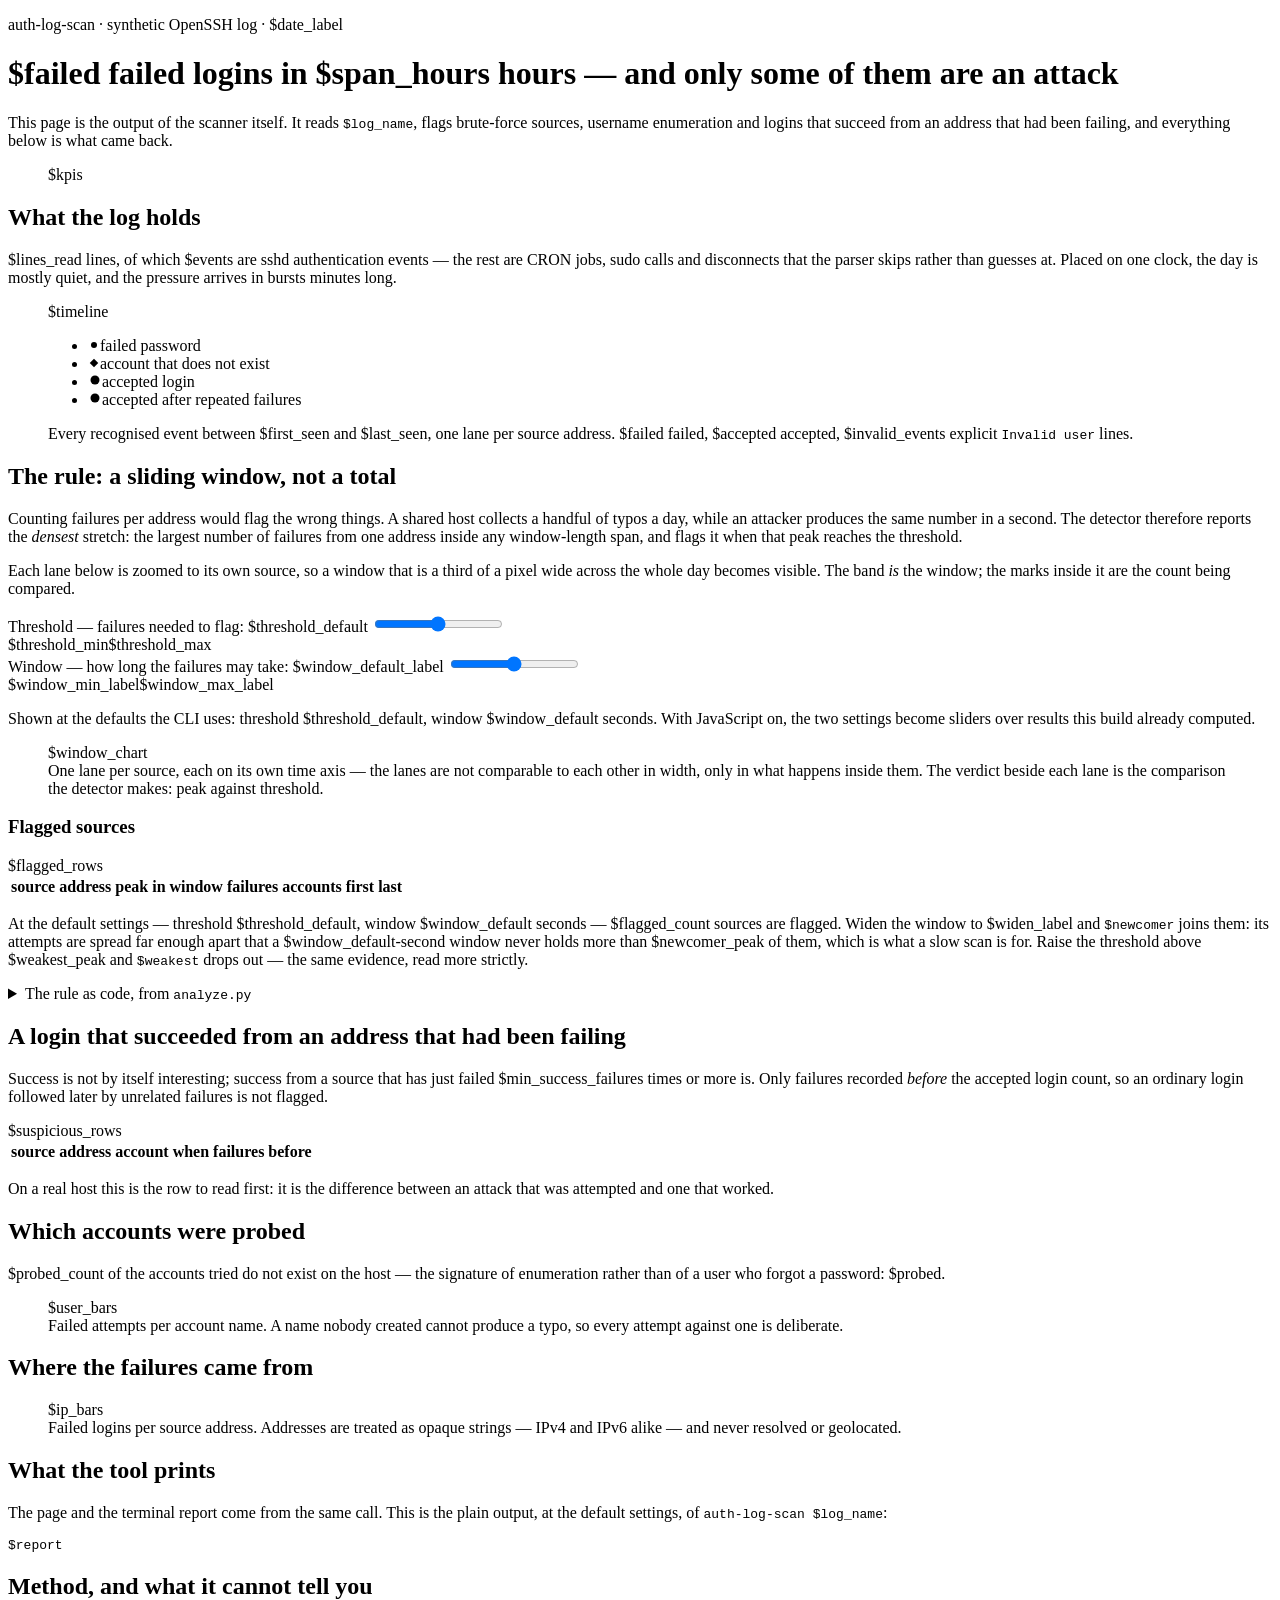
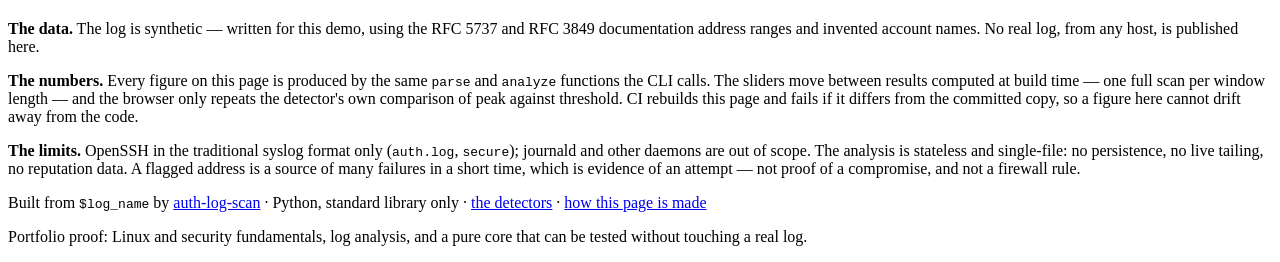
==== src/auth_log_scan/site/templates/index.html @ c18bdd67 "feat(site): publish a generated demo page on GitHub Pages The page is built by running the scanner i" ====
<!doctype html>
<html lang="en">
<head>
<meta charset="utf-8">
<meta name="viewport" content="width=device-width, initial-scale=1">
<title>auth-log-scan — what a brute-force attack looks like in an SSH log</title>
<meta name="description" content="A live demo of auth-log-scan: an OpenSSH auth log read by the real scanner, with the sliding-window rule that separates an attack from ordinary noise made visible.">
<meta property="og:type" content="website">
<meta property="og:title" content="auth-log-scan — what a brute-force attack looks like in an SSH log">
<meta property="og:description" content="The sliding-window rule behind SSH brute-force detection, shown on a synthetic auth log.">
<meta property="og:url" content="https://p0w3r223.github.io/auth-log-scan/">
<meta name="twitter:card" content="summary">
<link rel="icon" href="data:image/svg+xml,<svg xmlns=%22http://www.w3.org/2000/svg%22 viewBox=%220 0 16 16%22><text y=%2213%22 font-size=%2213%22>&#128737;</text></svg>">
<style>
$styles
</style>
</head>
<body>

<header>
  <p class="eyebrow">auth-log-scan · synthetic OpenSSH log · $date_label</p>
  <h1>$failed failed logins in $span_hours hours — and only some of them are an attack</h1>
  <p class="lead">
    This page is the output of the scanner itself. It reads
    <code>$log_name</code>, flags brute-force sources, username enumeration and logins that
    succeed from an address that had been failing, and everything below is what came back.
  </p>
</header>

<ul class="kpis">
$kpis
</ul>

<h2>What the log holds</h2>
<p>
  $lines_read lines, of which $events are sshd authentication events — the rest are CRON
  jobs, sudo calls and disconnects that the parser skips rather than guesses at. Placed on
  one clock, the day is mostly quiet, and the pressure arrives in bursts minutes long.
</p>
<figure>
  <div class="chart-wrap">$timeline</div>
  <ul class="legend">
    <li><svg width="12" height="12" aria-hidden="true"><circle class="ev-failed" cx="6" cy="6" r="3"></circle></svg>failed password</li>
    <li><svg width="12" height="12" aria-hidden="true"><rect class="ev-invalid" x="3" y="3" width="6" height="6" transform="rotate(45 6 6)"></rect></svg>account that does not exist</li>
    <li><svg width="14" height="14" aria-hidden="true"><circle class="ev-accepted" cx="7" cy="7" r="4.5"></circle></svg>accepted login</li>
    <li><svg width="14" height="14" aria-hidden="true"><circle class="ev-accepted breach" cx="7" cy="7" r="4.5"></circle></svg>accepted after repeated failures</li>
  </ul>
  <figcaption>
    Every recognised event between $first_seen and $last_seen, one lane per source address.
    $failed failed, $accepted accepted, $invalid_events explicit <code>Invalid user</code>
    lines.
  </figcaption>
</figure>

<h2>The rule: a sliding window, not a total</h2>
<p>
  Counting failures per address would flag the wrong things. A shared host collects a
  handful of typos a day, while an attacker produces the same number in a second. The
  detector therefore reports the <em>densest</em> stretch: the largest number of failures
  from one address inside any window-length span, and flags it when that peak reaches the
  threshold.
</p>
<p>
  Each lane below is zoomed to its own source, so a window that is a third of a pixel wide
  across the whole day becomes visible. The band <em>is</em> the window; the marks inside
  it are the count being compared.
</p>

<div class="controls">
  <div class="control">
    <label for="threshold">Threshold — failures needed to flag: <output id="threshold-value">$threshold_default</output></label>
    <input type="range" id="threshold" min="0" max="$threshold_steps" step="1" value="$threshold_index" aria-label="failures needed to flag a source">
    <div class="scale"><span>$threshold_min</span><span>$threshold_max</span></div>
  </div>
  <div class="control">
    <label for="window">Window — how long the failures may take: <output id="window-value">$window_default_label</output></label>
    <input type="range" id="window" min="0" max="$window_steps" step="1" value="$window_index" aria-label="length of the sliding window">
    <div class="scale"><span>$window_min_label</span><span>$window_max_label</span></div>
  </div>
</div>
<p class="verdict-line js-only" id="verdict-line"></p>
<p class="note no-js">
  Shown at the defaults the CLI uses: threshold $threshold_default,
  window $window_default seconds. With JavaScript on, the two settings become sliders over
  results this build already computed.
</p>

<figure>
  <div class="chart-wrap">$window_chart</div>
  <figcaption>
    One lane per source, each on its own time axis — the lanes are not comparable to each
    other in width, only in what happens inside them. The verdict beside each lane is the
    comparison the detector makes: peak against threshold.
  </figcaption>
</figure>

<h3>Flagged sources</h3>
<table>
  <thead>
    <tr>
      <th>source address</th>
      <th class="num">peak in window</th>
      <th class="num">failures</th>
      <th class="num">accounts</th>
      <th>first</th>
      <th>last</th>
    </tr>
  </thead>
  <tbody id="flagged-body">
$flagged_rows
  </tbody>
</table>
<p class="note">
  At the default settings — threshold $threshold_default, window $window_default seconds —
  $flagged_count sources are flagged. Widen the window to $widen_label and
  <code>$newcomer</code> joins them: its attempts are spread far enough apart that a
  $window_default-second window never holds more than $newcomer_peak of them, which is what
  a slow scan is for. Raise the threshold above $weakest_peak and <code>$weakest</code>
  drops out — the same evidence, read more strictly.
</p>

<details>
  <summary>The rule as code, from <code>analyze.py</code></summary>
  <pre><code>$window_rule</code></pre>
</details>

<h2>A login that succeeded from an address that had been failing</h2>
<p>
  Success is not by itself interesting; success from a source that has just failed
  $min_success_failures times or more is. Only failures recorded <em>before</em> the
  accepted login count, so an ordinary login followed later by unrelated failures is not
  flagged.
</p>
<table>
  <thead>
    <tr><th>source address</th><th>account</th><th>when</th><th class="num">failures before</th></tr>
  </thead>
  <tbody>
$suspicious_rows
  </tbody>
</table>
<p class="note">
  On a real host this is the row to read first: it is the difference between an attack that
  was attempted and one that worked.
</p>

<h2>Which accounts were probed</h2>
<p>
  $probed_count of the accounts tried do not exist on the host — the signature of
  enumeration rather than of a user who forgot a password: $probed.
</p>
<figure>
  <div class="chart-wrap">$user_bars</div>
  <figcaption>
    Failed attempts per account name. A name nobody created cannot produce a typo, so every
    attempt against one is deliberate.
  </figcaption>
</figure>

<h2>Where the failures came from</h2>
<figure>
  <div class="chart-wrap">$ip_bars</div>
  <figcaption>
    Failed logins per source address. Addresses are treated as opaque strings — IPv4 and
    IPv6 alike — and never resolved or geolocated.
  </figcaption>
</figure>

<h2>What the tool prints</h2>
<p class="note">
  The page and the terminal report come from the same call. This is the plain output, at
  the default settings, of <code>auth-log-scan $log_name</code>:
</p>
<pre><code>$report</code></pre>

<h2>Method, and what it cannot tell you</h2>
<div class="card">
  <p>
    <strong>The data.</strong> The log is synthetic — written for this demo, using the
    RFC 5737 and RFC 3849 documentation address ranges and invented account names. No real
    log, from any host, is published here.
  </p>
  <p>
    <strong>The numbers.</strong> Every figure on this page is produced by the same
    <code>parse</code> and <code>analyze</code> functions the CLI calls. The sliders move
    between results computed at build time — one full scan per window length — and the
    browser only repeats the detector's own comparison of peak against threshold. CI
    rebuilds this page and fails if it differs from the committed copy, so a figure here
    cannot drift away from the code.
  </p>
  <p>
    <strong>The limits.</strong> OpenSSH in the traditional syslog format only
    (<code>auth.log</code>, <code>secure</code>); journald and other daemons are out of
    scope. The analysis is stateless and single-file: no persistence, no live tailing, no
    reputation data. A flagged address is a source of many failures in a short time, which
    is evidence of an attempt — not proof of a compromise, and not a firewall rule.
  </p>
</div>

<footer>
  <p>
    Built from <code>$log_name</code> by
    <a href="$repo">auth-log-scan</a> · Python, standard library only ·
    <a href="$repo/blob/main/src/auth_log_scan/analyze.py">the detectors</a> ·
    <a href="$repo/blob/main/src/auth_log_scan/site/build.py">how this page is made</a>
  </p>
  <p>
    Portfolio proof: Linux and security fundamentals, log analysis, and a pure core that can
    be tested without touching a real log.
  </p>
</footer>

<script type="application/json" id="scan-data">$data</script>
<script>
$script
</script>

</body>
</html>
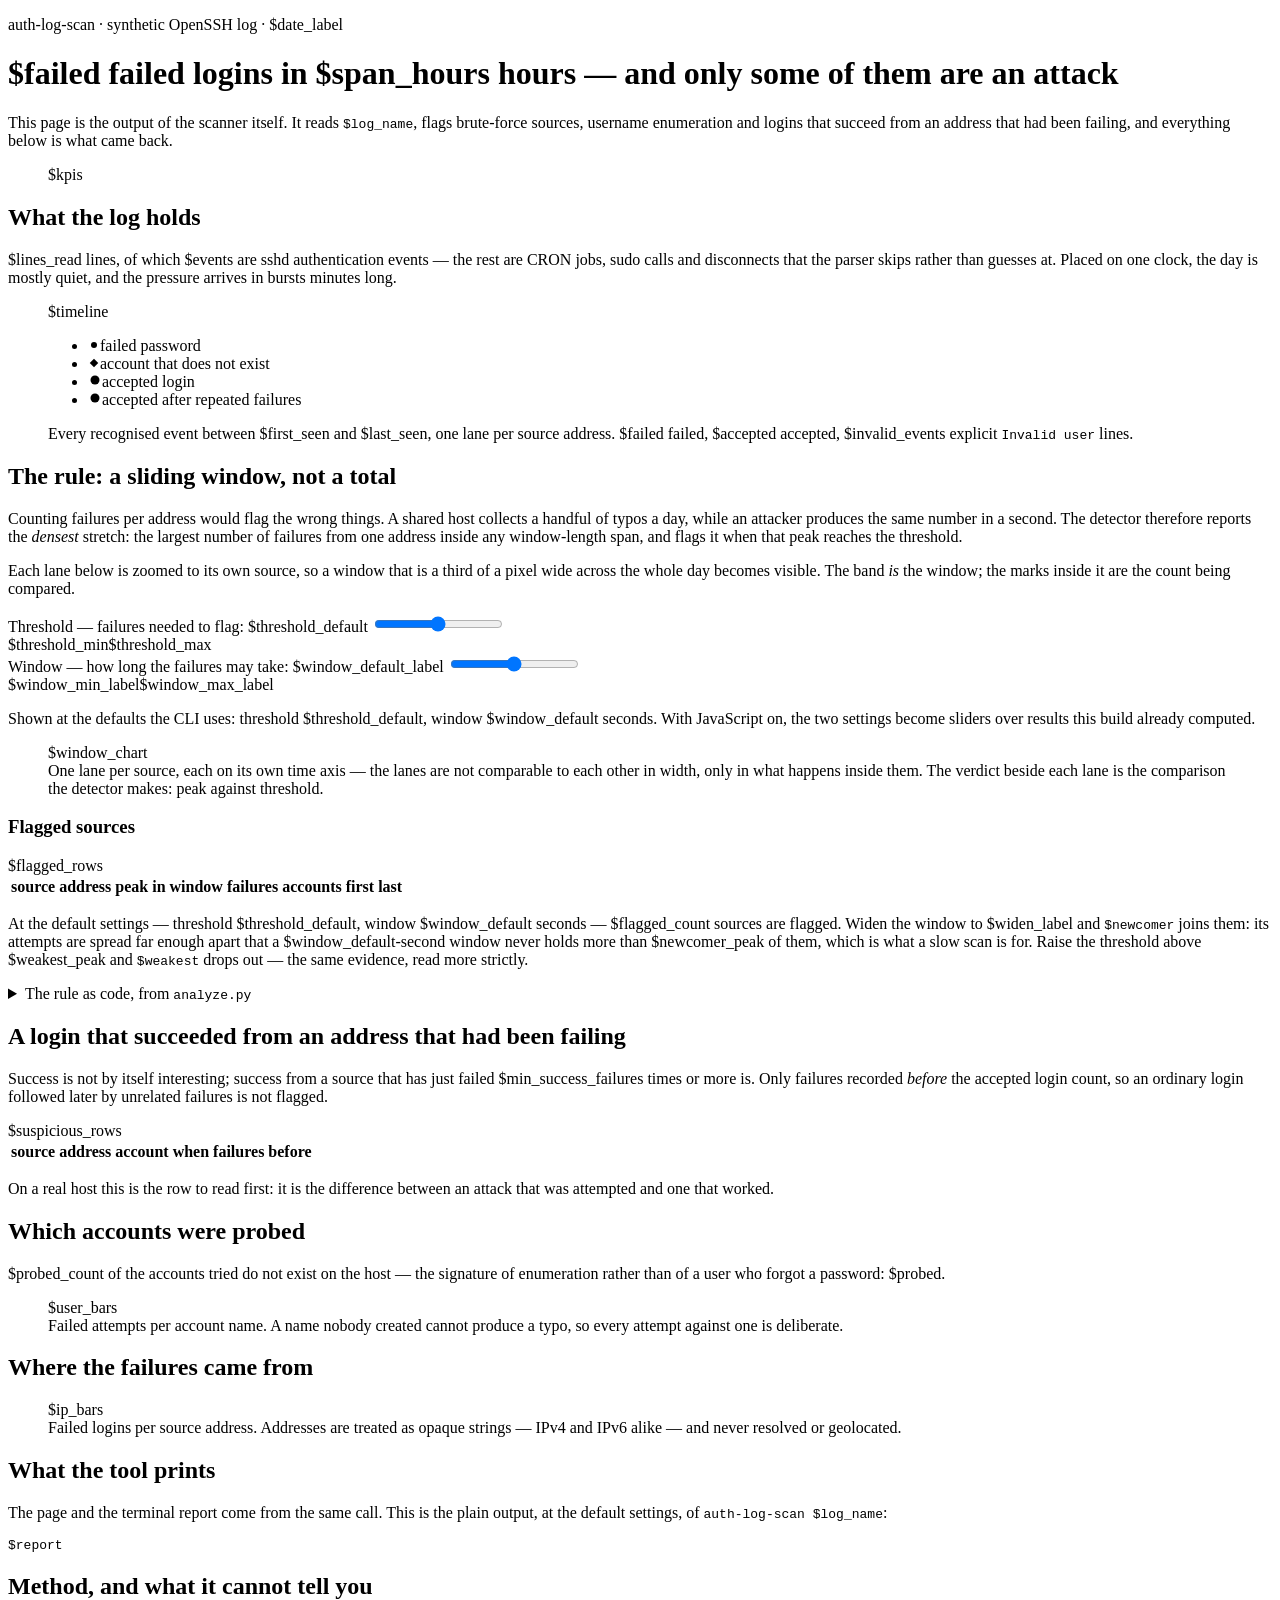
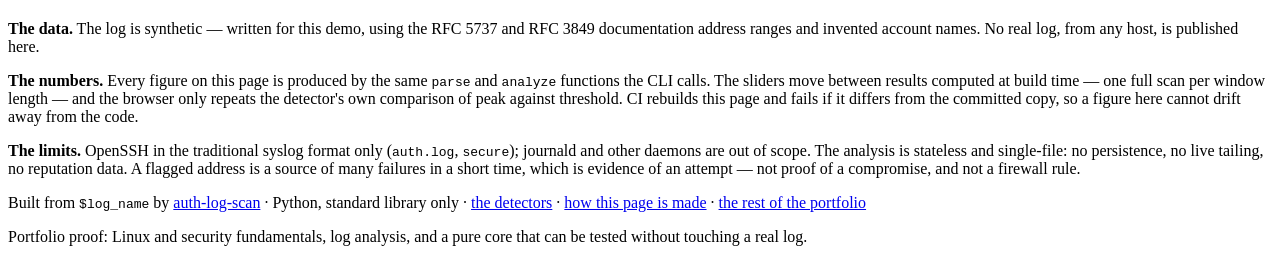
==== commit 6fa48f84: "feat: the page links back to the portfolio it is part of `0007` §5 clause 6, in the shape `0003` §7 " ====
--- a/src/auth_log_scan/site/templates/index.html
+++ b/src/auth_log_scan/site/templates/index.html
@@ -95,21 +95,23 @@
 </figure>
 
 <h3>Flagged sources</h3>
-<table>
-  <thead>
-    <tr>
-      <th>source address</th>
-      <th class="num">peak in window</th>
-      <th class="num">failures</th>
-      <th class="num">accounts</th>
-      <th>first</th>
-      <th>last</th>
-    </tr>
-  </thead>
-  <tbody id="flagged-body">
+<div class="table-wrap">
+  <table>
+    <thead>
+      <tr>
+        <th>source address</th>
+        <th class="num">peak in window</th>
+        <th class="num">failures</th>
+        <th class="num">accounts</th>
+        <th>first</th>
+        <th>last</th>
+      </tr>
+    </thead>
+    <tbody id="flagged-body">
 $flagged_rows
-  </tbody>
-</table>
+    </tbody>
+  </table>
+</div>
 <p class="note">
   At the default settings — threshold $threshold_default, window $window_default seconds —
   $flagged_count sources are flagged. Widen the window to $widen_label and
@@ -131,14 +133,16 @@
   accepted login count, so an ordinary login followed later by unrelated failures is not
   flagged.
 </p>
-<table>
-  <thead>
-    <tr><th>source address</th><th>account</th><th>when</th><th class="num">failures before</th></tr>
-  </thead>
-  <tbody>
+<div class="table-wrap">
+  <table>
+    <thead>
+      <tr><th>source address</th><th>account</th><th>when</th><th class="num">failures before</th></tr>
+    </thead>
+    <tbody>
 $suspicious_rows
-  </tbody>
-</table>
+    </tbody>
+  </table>
+</div>
 <p class="note">
   On a real host this is the row to read first: it is the difference between an attack that
   was attempted and one that worked.
@@ -202,7 +206,8 @@
     Built from <code>$log_name</code> by
     <a href="$repo">auth-log-scan</a> · Python, standard library only ·
     <a href="$repo/blob/main/src/auth_log_scan/analyze.py">the detectors</a> ·
-    <a href="$repo/blob/main/src/auth_log_scan/site/build.py">how this page is made</a>
+    <a href="$repo/blob/main/src/auth_log_scan/site/build.py">how this page is made</a> ·
+    <a href="https://github.com/P0w3r223">the rest of the portfolio</a>
   </p>
   <p>
     Portfolio proof: Linux and security fundamentals, log analysis, and a pure core that can
